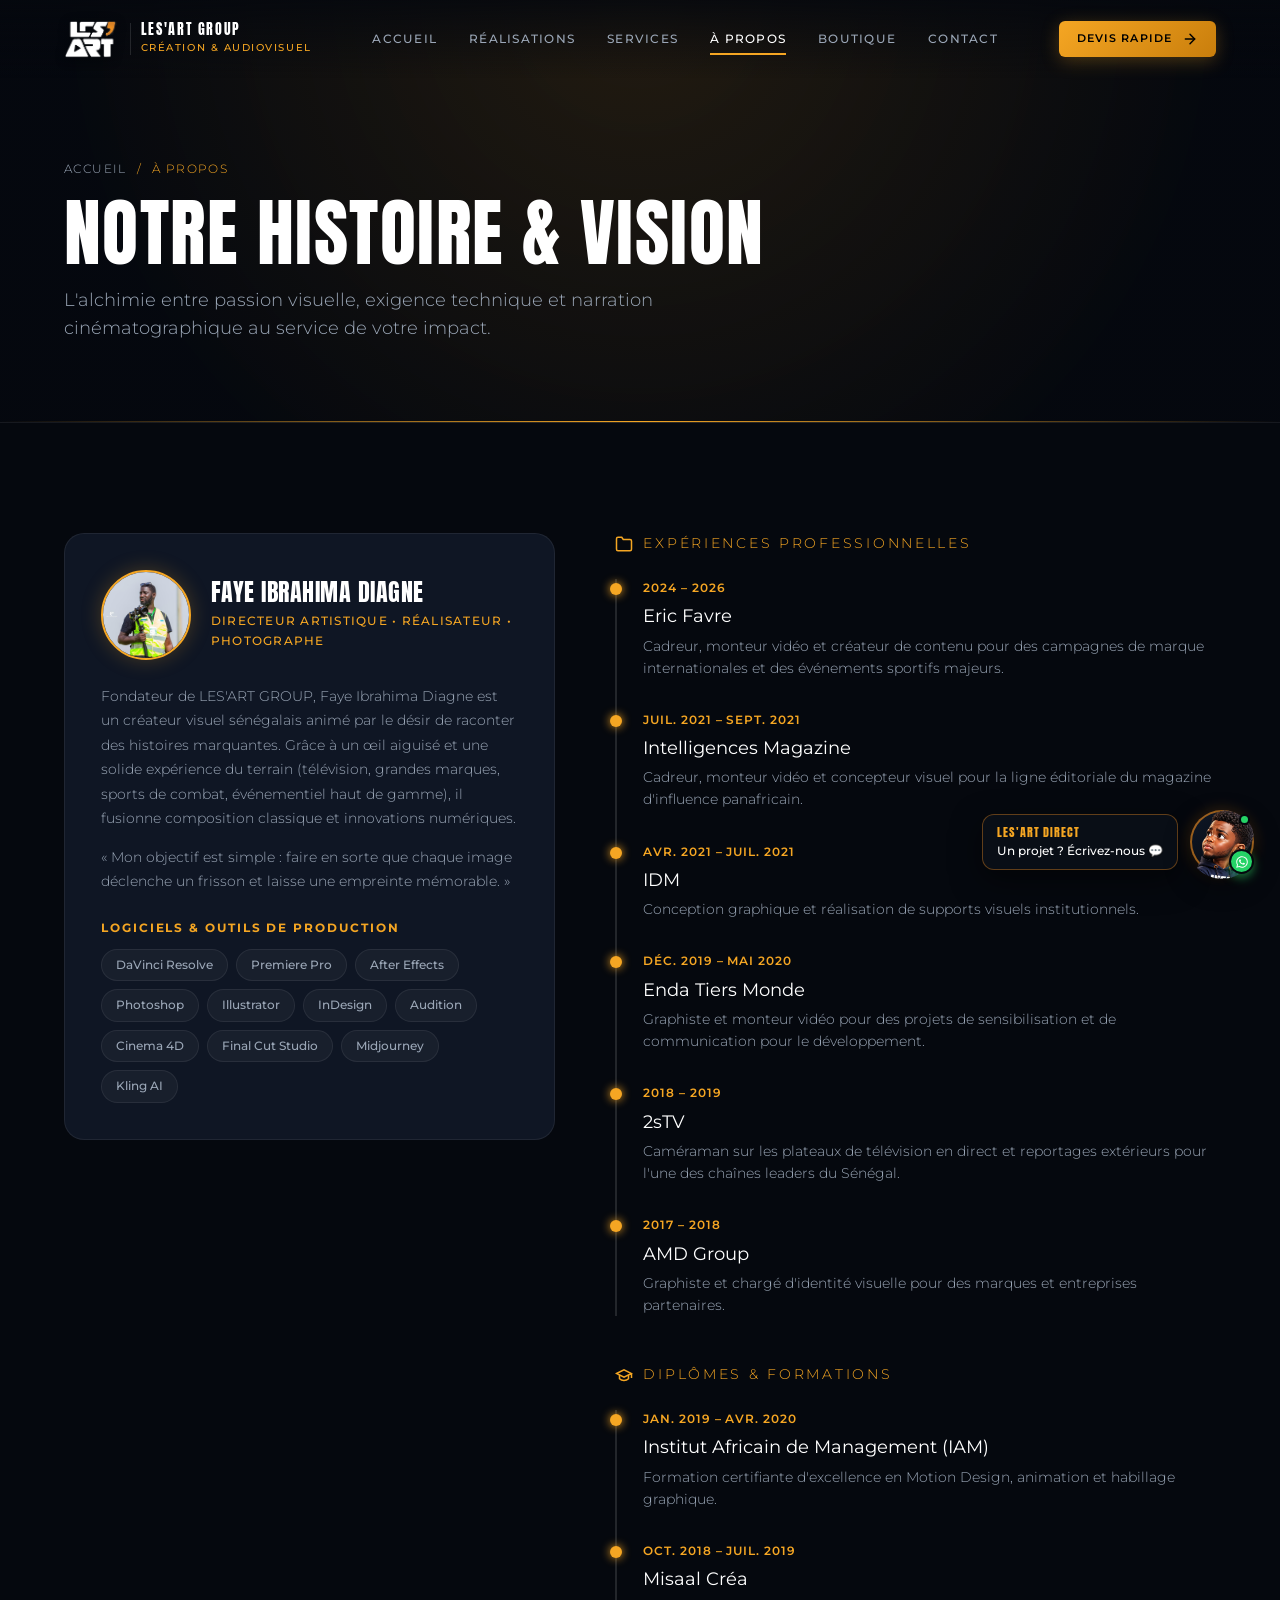
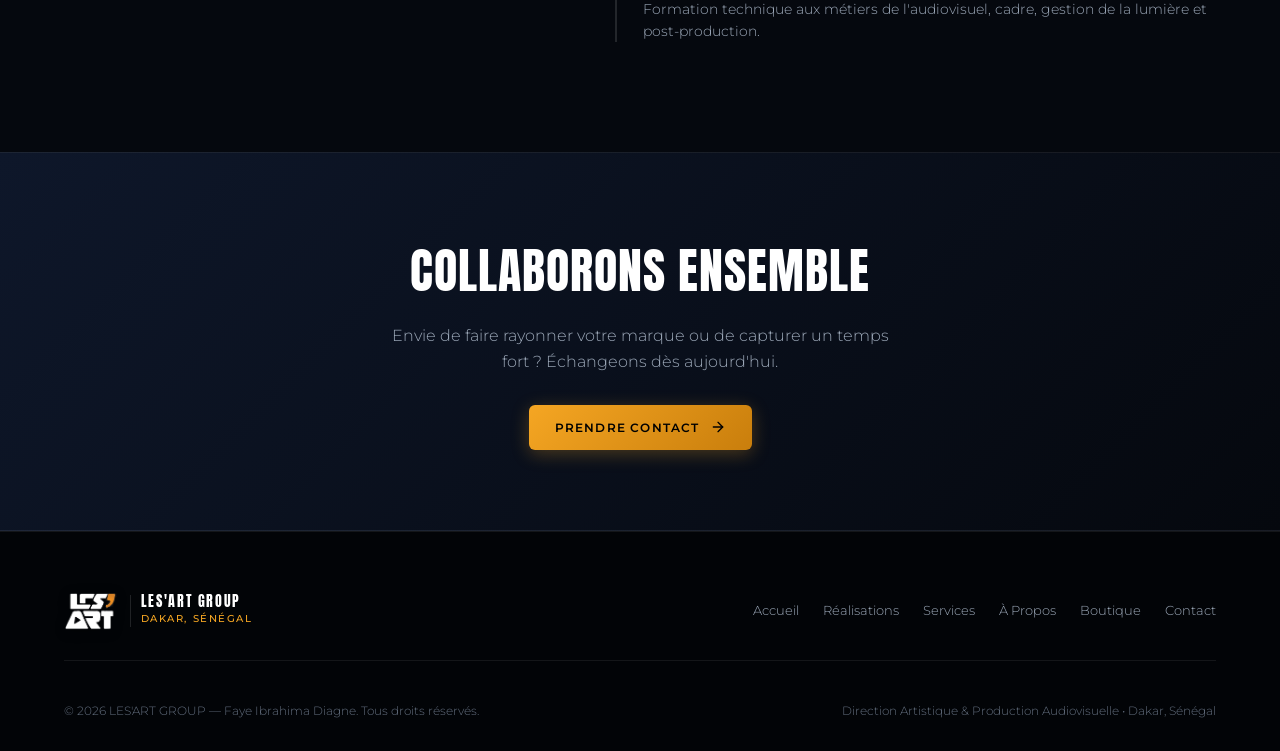
==== a-propos.html @ 01e5954f "feat: site officiel LES'ART GROUP - multi-pages, portfolio 3 pôles, configurateur de devis express" ====
<!DOCTYPE html>
<html lang="fr">
<head>
  <meta charset="UTF-8">
  <meta name="viewport" content="width=device-width, initial-scale=1.0">
  <title>À Propos — Faye Ibrahima Diagne | LES'ART GROUP Dakar</title>
  <meta name="description" content="Découvrez le parcours de Faye Ibrahima Diagne, fondateur de LES'ART GROUP : Directeur artistique, réalisateur, photographe et créateur visuel à Dakar, Sénégal.">
  <meta property="og:title" content="À Propos — LES'ART GROUP">
  <meta property="og:description" content="Parcours, vision artistique et expertises de Faye Ibrahima Diagne.">
  <meta property="og:image" content="images/hero-01.jpg">
  <meta property="og:type" content="website">

  <!-- Fonts Google -->
  <link rel="preconnect" href="https://fonts.googleapis.com">
  <link rel="preconnect" href="https://fonts.gstatic.com" crossorigin>
  <link href="https://fonts.googleapis.com/css2?family=Anton&family=Montserrat:ital,wght@0,300;0,400;0,500;0,600;0,700;1,300&display=swap" rel="stylesheet">

  <!-- Favicon -->
  <link rel="icon" type="image/png" href="images/logo.png">

  <link rel="stylesheet" href="css/style.css">
</head>
<body>

  <!-- ======================================================================
       HEADER
       ====================================================================== -->
  <header id="siteHeader">
    <div class="container nav-inner">
      <a href="index.html" class="brand-logo" aria-label="LES'ART GROUP Accueil">
        <img src="images/logo.png" alt="LES'ART GROUP" class="brand-logo-img">
        <div class="brand-details">
          <span class="brand-name">LES'ART GROUP</span>
          <span class="brand-sub">Création & Audiovisuel</span>
        </div>
      </a>

      <nav class="nav-links" id="navLinks">
        <a href="index.html" class="nav-link">Accueil</a>
        <a href="realisations.html" class="nav-link">Réalisations</a>
        <a href="services.html" class="nav-link">Services</a>
        <a href="a-propos.html" class="nav-link active">À Propos</a>
        <a href="boutique.html" class="nav-link">Boutique</a>
        <a href="contact.html" class="nav-link">Contact</a>
      </nav>

      <div class="nav-cta-wrap">
        <a href="https://wa.me/221774654046?text=Bonjour%20LES'ART%20GROUP,%20je%20souhaite%20un%20devis%20pour%20un%20projet." target="_blank" rel="noopener" class="btn btn-gold btn-sm">
          <span>Devis Rapide</span>
          <svg viewBox="0 0 24 24" fill="none" stroke="currentColor" stroke-width="2.2" stroke-linecap="round" stroke-linejoin="round">
            <line x1="5" y1="12" x2="19" y2="12"></line>
            <polyline points="12 5 19 12 12 19"></polyline>
          </svg>
        </a>
        <button class="menu-toggle" id="menuToggle" aria-label="Ouvrir le menu">
          <span></span><span></span><span></span>
        </button>
      </div>
    </div>
  </header>

  <!-- ======================================================================
       PAGE BANNER
       ====================================================================== -->
  <section class="page-banner">
    <div class="container">
      <div class="breadcrumb">
        <a href="index.html">Accueil</a>
        <span>/</span>
        <span>À Propos</span>
      </div>
      <h1 class="page-title">Notre Histoire & Vision</h1>
      <p class="page-subtitle">
        L'alchimie entre passion visuelle, exigence technique et narration cinématographique au service de votre impact.
      </p>
    </div>
  </section>

  <!-- ======================================================================
       PARCOURS & BIO
       ====================================================================== -->
  <section class="about-section">
    <div class="container">
      <div class="about-grid">
        
        <!-- Creator Profile Card -->
        <div class="creator-card">
          <div class="creator-header">
            <div class="creator-avatar">
              <img src="images/hero-01.jpg" alt="Faye Ibrahima Diagne — Fondateur LES'ART GROUP">
            </div>
            <div>
              <h3 class="creator-name">Faye Ibrahima Diagne</h3>
              <div class="creator-role">Directeur Artistique • Réalisateur • Photographe</div>
            </div>
          </div>

          <p class="creator-bio">
            Fondateur de LES'ART GROUP, Faye Ibrahima Diagne est un créateur visuel sénégalais animé par le désir de raconter des histoires marquantes. Grâce à un œil aiguisé et une solide expérience du terrain (télévision, grandes marques, sports de combat, événementiel haut de gamme), il fusionne composition classique et innovations numériques.
          </p>

          <p class="creator-bio" style="margin-top:-10px;">
            « Mon objectif est simple : faire en sorte que chaque image déclenche un frisson et laisse une empreinte mémorable. »
          </p>

          <div class="skills-wrapper" style="margin-top: 24px;">
            <h4>Logiciels & Outils de Production</h4>
            <div class="tools-cloud">
              <span class="tool-chip">DaVinci Resolve</span>
              <span class="tool-chip">Premiere Pro</span>
              <span class="tool-chip">After Effects</span>
              <span class="tool-chip">Photoshop</span>
              <span class="tool-chip">Illustrator</span>
              <span class="tool-chip">InDesign</span>
              <span class="tool-chip">Audition</span>
              <span class="tool-chip">Cinema 4D</span>
              <span class="tool-chip">Final Cut Studio</span>
              <span class="tool-chip">Midjourney</span>
              <span class="tool-chip">Kling AI</span>
            </div>
          </div>
        </div>

        <!-- Timeline: Expériences & Formations -->
        <div class="timeline-container">
          <div class="timeline-col-title">
            <svg width="18" height="18" viewBox="0 0 24 24" fill="none" stroke="currentColor" stroke-width="2"><path d="M22 19a2 2 0 0 1-2 2H4a2 2 0 0 1-2-2V5a2 2 0 0 1 2-2h5l2 3h9a2 2 0 0 1 2 2z"></path></svg>
            <span>Expériences Professionnelles</span>
          </div>

          <div class="timeline">
            <div class="timeline-item">
              <div class="timeline-dot"></div>
              <div class="timeline-date">2024 – 2026</div>
              <h4 class="timeline-title">Eric Favre</h4>
              <p class="timeline-desc">Cadreur, monteur vidéo et créateur de contenu pour des campagnes de marque internationales et des événements sportifs majeurs.</p>
            </div>

            <div class="timeline-item">
              <div class="timeline-dot"></div>
              <div class="timeline-date">Juil. 2021 – Sept. 2021</div>
              <h4 class="timeline-title">Intelligences Magazine</h4>
              <p class="timeline-desc">Cadreur, monteur vidéo et concepteur visuel pour la ligne éditoriale du magazine d'influence panafricain.</p>
            </div>

            <div class="timeline-item">
              <div class="timeline-dot"></div>
              <div class="timeline-date">Avr. 2021 – Juil. 2021</div>
              <h4 class="timeline-title">IDM</h4>
              <p class="timeline-desc">Conception graphique et réalisation de supports visuels institutionnels.</p>
            </div>

            <div class="timeline-item">
              <div class="timeline-dot"></div>
              <div class="timeline-date">Déc. 2019 – Mai 2020</div>
              <h4 class="timeline-title">Enda Tiers Monde</h4>
              <p class="timeline-desc">Graphiste et monteur vidéo pour des projets de sensibilisation et de communication pour le développement.</p>
            </div>

            <div class="timeline-item">
              <div class="timeline-dot"></div>
              <div class="timeline-date">2018 – 2019</div>
              <h4 class="timeline-title">2sTV</h4>
              <p class="timeline-desc">Caméraman sur les plateaux de télévision en direct et reportages extérieurs pour l'une des chaînes leaders du Sénégal.</p>
            </div>

            <div class="timeline-item">
              <div class="timeline-dot"></div>
              <div class="timeline-date">2017 – 2018</div>
              <h4 class="timeline-title">AMD Group</h4>
              <p class="timeline-desc">Graphiste et chargé d'identité visuelle pour des marques et entreprises partenaires.</p>
            </div>
          </div>

          <div class="timeline-col-title" style="margin-top: 48px;">
            <svg width="18" height="18" viewBox="0 0 24 24" fill="none" stroke="currentColor" stroke-width="2"><path d="M22 10v6M2 10l10-5 10 5-10 5z"></path><path d="M6 12v5c3 3 9 3 12 0v-5"></path></svg>
            <span>Diplômes & Formations</span>
          </div>

          <div class="timeline">
            <div class="timeline-item">
              <div class="timeline-dot"></div>
              <div class="timeline-date">Jan. 2019 – Avr. 2020</div>
              <h4 class="timeline-title">Institut Africain de Management (IAM)</h4>
              <p class="timeline-desc">Formation certifiante d'excellence en Motion Design, animation et habillage graphique.</p>
            </div>

            <div class="timeline-item">
              <div class="timeline-dot"></div>
              <div class="timeline-date">Oct. 2018 – Juil. 2019</div>
              <h4 class="timeline-title">Misaal Créa</h4>
              <p class="timeline-desc">Formation technique aux métiers de l'audiovisuel, cadre, gestion de la lumière et post-production.</p>
            </div>
          </div>
        </div>

      </div>
    </div>
  </section>

  <!-- ======================================================================
       CALL TO ACTION BANNER
       ====================================================================== -->
  <section class="cta-banner">
    <div class="container cta-banner-inner">
      <h2>Collaborons ensemble</h2>
      <p>Envie de faire rayonner votre marque ou de capturer un temps fort ? Échangeons dès aujourd'hui.</p>
      <a href="contact.html" class="btn btn-gold">
        <span>Prendre Contact</span>
        <svg viewBox="0 0 24 24" fill="none" stroke="currentColor" stroke-width="2" stroke-linecap="round" stroke-linejoin="round">
          <line x1="5" y1="12" x2="19" y2="12"></line>
          <polyline points="12 5 19 12 12 19"></polyline>
        </svg>
      </a>
    </div>
  </section>

  <!-- ======================================================================
       BOUTON FLOTTANT WHATSAPP AVEC MASCOTTE 3D
       ====================================================================== -->
  <a href="https://wa.me/221774654046?text=Bonjour%20LES'ART%20GROUP,%20j'aimerais%20des%20informations%20sur%20vos%20services." target="_blank" rel="noopener" class="floating-whatsapp" aria-label="Discuter directement avec LES'ART GROUP sur WhatsApp">
    <div class="wa-speech-bubble">
      <span class="wa-speech-title">LES'ART Direct</span>
      <span class="wa-speech-text">Un projet ? Écrivez-nous 💬</span>
    </div>
    <div class="floating-whatsapp-trigger">
      <img src="images/mascotte-avatar.png" alt="Mascotte LES'ART GROUP" class="wa-avatar-img">
      <span class="wa-online-dot" aria-hidden="true"></span>
      <span class="wa-badge-icon" aria-hidden="true">
        <svg viewBox="0 0 24 24">
          <path d="M12.04 2c-5.46 0-9.91 4.45-9.91 9.91 0 1.75.46 3.45 1.32 4.95L2.05 22l5.25-1.38c1.45.79 3.08 1.21 4.74 1.21 5.46 0 9.91-4.45 9.91-9.91 0-2.65-1.03-5.14-2.9-7.01A9.816 9.816 0 0 0 12.04 2zm0 18.15c-1.48 0-2.93-.4-4.2-1.15l-.3-.18-3.12.82.83-3.04-.2-.31a8.188 8.188 0 0 1-1.26-4.38c0-4.54 3.7-8.24 8.24-8.24 2.2 0 4.27.86 5.82 2.42a8.182 8.182 0 0 1 2.41 5.83c0 4.54-3.7 8.23-8.22 8.23zm4.51-6.17c-.25-.12-1.47-.72-1.7-.81-.23-.08-.39-.12-.56.12-.17.25-.64.81-.79.97-.14.17-.29.19-.54.06-.25-.12-1.05-.39-2-1.23-.74-.66-1.24-1.47-1.39-1.72-.14-.25-.02-.38.11-.51.11-.11.25-.29.37-.43.12-.14.17-.25.25-.41.08-.17.04-.31-.02-.43s-.56-1.35-.77-1.85c-.2-.48-.41-.42-.56-.43h-.48c-.17 0-.43.06-.66.31-.22.25-.86.84-.86 2.05 0 1.21.88 2.38 1 2.55.12.17 1.74 2.65 4.21 3.72.59.25 1.05.41 1.41.52.59.19 1.13.16 1.56.1.48-.07 1.47-.6 1.68-1.18.21-.58.21-1.07.14-1.18-.06-.11-.22-.18-.47-.3z"/>
        </svg>
      </span>
    </div>
  </a>

  <!-- ======================================================================
       FOOTER
       ====================================================================== -->
  <footer>
    <div class="container">
      <div class="footer-top">
        <div class="brand-logo">
          <img src="images/logo.png" alt="LES'ART GROUP" class="brand-logo-img">
          <div class="brand-details">
            <span class="brand-name">LES'ART GROUP</span>
            <span class="brand-sub">Dakar, Sénégal</span>
          </div>
        </div>

        <div style="display:flex; gap:24px; flex-wrap:wrap; font-size:0.8rem;">
          <a href="index.html" style="color:var(--text-secondary);">Accueil</a>
          <a href="realisations.html" style="color:var(--text-secondary);">Réalisations</a>
          <a href="services.html" style="color:var(--text-secondary);">Services</a>
          <a href="a-propos.html" style="color:var(--text-secondary);">À Propos</a>
          <a href="boutique.html" style="color:var(--text-secondary);">Boutique</a>
          <a href="contact.html" style="color:var(--text-secondary);">Contact</a>
        </div>
      </div>

      <div class="footer-bottom">
        <div>© 2026 LES'ART GROUP — Faye Ibrahima Diagne. Tous droits réservés.</div>
        <div>Direction Artistique & Production Audiovisuelle • Dakar, Sénégal</div>
      </div>
    </div>
  </footer>

  <script src="js/main.js"></script>
</body>
</html>
---- css/style.css ----
/* ==========================================================================
   LES'ART GROUP — Premium Style System
   Design System, Micro-interactions, Responsive Layouts
   ========================================================================== */

:root {
  --bg-dark: #05080e;
  --bg-surface: #0a0f18;
  --bg-card: #0f1624;
  --bg-card-hover: #141f33;
  --bg-glass: rgba(10, 15, 24, 0.82);
  --bg-glass-card: rgba(15, 22, 36, 0.65);

  --gold: #f5a623;
  --gold-hover: #ffb83d;
  --gold-dark: #c97e0c;
  --gold-glow: rgba(245, 166, 35, 0.25);
  --gold-subtle: rgba(245, 166, 35, 0.12);

  --text-white: #ffffff;
  --text-primary: #f0f3f8;
  --text-secondary: #9ba7b7;
  --text-muted: #626d7d;

  --border-subtle: rgba(255, 255, 255, 0.07);
  --border-light: rgba(255, 255, 255, 0.12);
  --border-gold: rgba(245, 166, 35, 0.35);

  --shadow-sm: 0 4px 12px rgba(0, 0, 0, 0.3);
  --shadow-md: 0 10px 28px rgba(0, 0, 0, 0.5);
  --shadow-gold: 0 8px 30px rgba(245, 166, 35, 0.2);

  --radius-sm: 6px;
  --radius-md: 12px;
  --radius-lg: 20px;
  --radius-full: 9999px;

  --transition-fast: 0.2s cubic-bezier(0.16, 1, 0.3, 1);
  --transition-normal: 0.35s cubic-bezier(0.16, 1, 0.3, 1);
  --transition-slow: 0.6s cubic-bezier(0.16, 1, 0.3, 1);
}

*, *::before, *::after {
  box-sizing: border-box;
  margin: 0;
  padding: 0;
}

html {
  scroll-behavior: smooth;
  font-size: 16px;
  background-color: var(--bg-dark);
}

body {
  font-family: 'Montserrat', sans-serif;
  background: radial-gradient(circle at 50% 0%, #0d1527 0%, var(--bg-dark) 55%);
  color: var(--text-primary);
  font-weight: 300;
  line-height: 1.6;
  overflow-x: hidden;
  -webkit-font-smoothing: antialiased;
}

h1, h2, h3, .font-display {
  font-family: 'Anton', sans-serif;
  letter-spacing: 0.02em;
  font-weight: 400;
  text-transform: uppercase;
}

a {
  color: inherit;
  text-decoration: none;
  transition: color var(--transition-fast);
}

ul {
  list-style: none;
}

img {
  max-width: 100%;
  display: block;
}

button {
  font-family: inherit;
  border: none;
  background: none;
  cursor: pointer;
}

/* Container */
.container {
  width: 100%;
  max-width: 1360px;
  margin: 0 auto;
  padding: 0 5%;
}

/* Section Shared */
section {
  padding: 110px 0;
  position: relative;
}

.section-head {
  margin-bottom: 48px;
  display: flex;
  flex-direction: column;
  gap: 8px;
}

.section-head.center {
  text-align: center;
  align-items: center;
}

.tag-badge {
  display: inline-flex;
  align-items: center;
  gap: 8px;
  font-size: 0.72rem;
  letter-spacing: 0.24em;
  text-transform: uppercase;
  color: var(--gold);
  font-weight: 600;
  padding: 6px 14px;
  background: var(--gold-subtle);
  border: 1px solid var(--border-gold);
  border-radius: var(--radius-full);
  width: fit-content;
}

.section-head h2 {
  font-size: clamp(2rem, 4.5vw, 3.4rem);
  line-height: 1.1;
  color: var(--text-white);
}

.section-desc {
  color: var(--text-secondary);
  font-size: 1rem;
  max-width: 580px;
  font-weight: 300;
}

/* ==========================================================================
   HEADER / NAVIGATION
   ========================================================================== */
header {
  position: fixed;
  top: 0;
  left: 0;
  right: 0;
  z-index: 200;
  padding: 20px 0;
  transition: all var(--transition-normal);
  background: linear-gradient(180deg, rgba(5, 8, 14, 0.85) 0%, rgba(5, 8, 14, 0) 100%);
}

header.scrolled {
  background: var(--bg-glass);
  backdrop-filter: blur(16px);
  -webkit-backdrop-filter: blur(16px);
  padding: 14px 0;
  border-bottom: 1px solid var(--border-subtle);
  box-shadow: var(--shadow-sm);
}

.nav-inner {
  display: flex;
  align-items: center;
  justify-content: space-between;
}

.brand-logo {
  display: flex;
  align-items: center;
  gap: 12px;
  text-decoration: none;
}

.brand-logo-img {
  height: 38px;
  width: auto;
  object-fit: contain;
  display: block;
  transition: transform var(--transition-normal), filter var(--transition-normal);
  filter: drop-shadow(0 2px 6px rgba(0, 0, 0, 0.4));
}

.brand-logo:hover .brand-logo-img {
  transform: scale(1.05);
  filter: drop-shadow(0 3px 12px rgba(216, 131, 40, 0.45));
}

.brand-symbol {
  font-family: 'Anton', sans-serif;
  font-size: 1.6rem;
  line-height: 1;
  color: var(--text-white);
  letter-spacing: -0.02em;
}

.brand-symbol span {
  color: var(--gold);
}

.brand-details {
  border-left: 1px solid var(--border-light);
  padding-left: 10px;
  display: flex;
  flex-direction: column;
}

.brand-name {
  font-family: 'Anton', sans-serif;
  font-size: 0.85rem;
  letter-spacing: 0.12em;
  color: var(--text-white);
  line-height: 1;
}

.brand-sub {
  font-size: 0.6rem;
  color: var(--gold);
  letter-spacing: 0.16em;
  text-transform: uppercase;
  font-weight: 500;
  margin-top: 3px;
}

.nav-links {
  display: flex;
  align-items: center;
  gap: 32px;
}

.nav-link {
  font-size: 0.78rem;
  letter-spacing: 0.1em;
  text-transform: uppercase;
  color: var(--text-secondary);
  font-weight: 500;
  position: relative;
  padding: 6px 0;
}

.nav-link::after {
  content: '';
  position: absolute;
  bottom: 0;
  left: 0;
  width: 0%;
  height: 2px;
  background: var(--gold);
  transition: width var(--transition-fast);
}

.nav-link:hover,
.nav-link.active {
  color: var(--text-white);
}

.nav-link:hover::after,
.nav-link.active::after {
  width: 100%;
}

.nav-cta-wrap {
  display: flex;
  align-items: center;
  gap: 16px;
}

.menu-toggle {
  display: none;
  flex-direction: column;
  justify-content: center;
  gap: 5px;
  width: 32px;
  height: 32px;
  cursor: pointer;
  z-index: 300;
}

.menu-toggle span {
  width: 100%;
  height: 2px;
  background-color: var(--text-white);
  border-radius: 2px;
  transition: transform var(--transition-fast), opacity var(--transition-fast);
}

.menu-toggle.active span:nth-child(1) {
  transform: translateY(7px) rotate(45deg);
}
.menu-toggle.active span:nth-child(2) {
  opacity: 0;
}
.menu-toggle.active span:nth-child(3) {
  transform: translateY(-7px) rotate(-45deg);
}

/* ==========================================================================
   BUTTONS
   ========================================================================== */
.btn {
  display: inline-flex;
  align-items: center;
  justify-content: center;
  gap: 10px;
  padding: 13px 26px;
  font-size: 0.75rem;
  font-weight: 600;
  letter-spacing: 0.1em;
  text-transform: uppercase;
  border-radius: var(--radius-sm);
  transition: all var(--transition-normal);
  cursor: pointer;
  position: relative;
  overflow: hidden;
}

.btn svg {
  width: 16px;
  height: 16px;
  transition: transform var(--transition-fast);
}

.btn-gold {
  background: linear-gradient(135deg, var(--gold) 0%, var(--gold-dark) 100%);
  color: #000;
  box-shadow: 0 4px 18px rgba(245, 166, 35, 0.28);
}

.btn-gold:hover {
  background: linear-gradient(135deg, var(--gold-hover) 0%, var(--gold) 100%);
  box-shadow: 0 6px 24px rgba(245, 166, 35, 0.45);
  transform: translateY(-2px);
  color: #000;
}

.btn-gold:hover svg {
  transform: translateX(3px);
}

.btn-outline {
  border: 1px solid var(--border-light);
  color: var(--text-primary);
  background: rgba(255, 255, 255, 0.03);
  backdrop-filter: blur(8px);
}

.btn-outline:hover {
  border-color: var(--gold);
  color: var(--gold);
  background: var(--gold-subtle);
  transform: translateY(-2px);
}

.btn-sm {
  padding: 9px 18px;
  font-size: 0.7rem;
}

/* ==========================================================================
   HERO SECTION
   ========================================================================== */
.hero {
  position: relative;
  height: 100vh;
  min-height: 640px;
  overflow: hidden;
  background-color: var(--bg-dark);
}

.hero-slider {
  position: absolute;
  inset: 0;
}

.hero-slide {
  position: absolute;
  inset: 0;
  background-size: cover;
  background-position: center;
  opacity: 0;
  visibility: hidden;
  transform: scale(1.08);
  transition: opacity 1.2s cubic-bezier(0.2, 0, 0.2, 1), transform 6s linear;
}

.hero-slide.active {
  opacity: 1;
  visibility: visible;
  transform: scale(1);
}

.hero-slide::after {
  content: '';
  position: absolute;
  inset: 0;
  background: radial-gradient(circle at 50% 50%, rgba(5, 8, 14, 0.25) 0%, rgba(5, 8, 14, 0.82) 85%),
              linear-gradient(180deg, rgba(5, 8, 14, 0.4) 0%, rgba(5, 8, 14, 0.95) 100%);
}

.hero-content {
  position: relative;
  z-index: 10;
  height: 100%;
  display: flex;
  flex-direction: column;
  justify-content: flex-end;
  padding-bottom: 90px;
}

.hero-badge {
  display: inline-flex;
  align-items: center;
  gap: 10px;
  color: var(--gold);
  font-size: 0.8rem;
  letter-spacing: 0.2em;
  text-transform: uppercase;
  font-weight: 600;
  margin-bottom: 16px;
}

.hero-badge::before {
  content: '';
  width: 8px;
  height: 8px;
  border-radius: 50%;
  background-color: var(--gold);
  box-shadow: 0 0 10px var(--gold);
}

.hero-title {
  font-size: clamp(2.8rem, 7vw, 5.8rem);
  line-height: 0.98;
  color: var(--text-white);
  max-width: 14ch;
}

.hero-title .gold-text {
  color: var(--gold);
}

.hero-desc {
  color: var(--text-secondary);
  font-size: clamp(0.95rem, 1.4vw, 1.15rem);
  max-width: 48ch;
  margin-top: 18px;
  font-weight: 300;
  line-height: 1.6;
}

.hero-actions {
  display: flex;
  gap: 16px;
  margin-top: 32px;
  flex-wrap: wrap;
}

.hero-controls {
  position: absolute;
  bottom: 34px;
  left: 0;
  right: 0;
  z-index: 20;
}

.hero-controls-inner {
  display: flex;
  align-items: center;
  justify-content: space-between;
}

.hero-arrows {
  display: flex;
  gap: 12px;
}

.hero-arrow {
  width: 44px;
  height: 44px;
  border-radius: 50%;
  border: 1px solid var(--border-light);
  background: rgba(10, 15, 24, 0.6);
  backdrop-filter: blur(8px);
  color: var(--text-white);
  display: flex;
  align-items: center;
  justify-content: center;
  cursor: pointer;
  transition: all var(--transition-fast);
}

.hero-arrow:hover {
  border-color: var(--gold);
  background: var(--gold);
  color: #000;
  transform: scale(1.05);
}

.hero-pagination {
  display: flex;
  align-items: center;
  gap: 12px;
}

.hero-dot {
  width: 24px;
  height: 4px;
  border-radius: 2px;
  background: rgba(255, 255, 255, 0.25);
  cursor: pointer;
  transition: all var(--transition-fast);
}

.hero-dot.active {
  width: 48px;
  background: var(--gold);
}

.hero-counter {
  font-family: 'Anton', sans-serif;
  font-size: 1rem;
  letter-spacing: 0.1em;
  color: var(--text-secondary);
}

.hero-counter span {
  color: var(--gold);
}

/* ==========================================================================
   MARQUEE / TICKER STRIP
   ========================================================================== */
.ticker-strip {
  background: #000000;
  border-top: 1px solid var(--border-subtle);
  border-bottom: 1px solid var(--border-subtle);
  padding: 18px 0;
  overflow: hidden;
  position: relative;
}

.ticker-track {
  display: flex;
  width: max-content;
  animation: tickerScroll 28s linear infinite;
}

.ticker-track:hover {
  animation-play-state: paused;
}

.ticker-item {
  display: flex;
  align-items: center;
  gap: 28px;
  padding: 0 28px;
  font-size: 0.82rem;
  font-weight: 600;
  letter-spacing: 0.16em;
  text-transform: uppercase;
  color: var(--text-secondary);
  white-space: nowrap;
}

.ticker-item b {
  color: var(--text-white);
}

.ticker-dot {
  width: 6px;
  height: 6px;
  border-radius: 50%;
  background: var(--gold);
}

@keyframes tickerScroll {
  from { transform: translateX(0); }
  to { transform: translateX(-50%); }
}

/* ==========================================================================
   STATEMENT / MANIFESTO
   ========================================================================== */
.statement-section {
  background: radial-gradient(circle at 15% 50%, rgba(245, 166, 35, 0.05) 0%, transparent 60%),
              var(--bg-surface);
  border-bottom: 1px solid var(--border-subtle);
  padding: 100px 0;
}

.statement-grid {
  display: grid;
  grid-template-columns: 1.2fr 0.8fr;
  gap: 60px;
  align-items: center;
}

.statement-heading {
  font-size: clamp(2.4rem, 5.5vw, 4.2rem);
  line-height: 1.05;
  color: var(--text-white);
}

.statement-heading .accent {
  color: var(--gold);
  position: relative;
  display: inline-block;
}

.statement-text p {
  color: var(--text-secondary);
  font-size: 1.05rem;
  line-height: 1.7;
  margin-bottom: 30px;
}

.stats-grid {
  display: grid;
  grid-template-columns: repeat(3, 1fr);
  gap: 20px;
  padding-top: 30px;
  border-top: 1px solid var(--border-subtle);
}

.stat-item h3 {
  font-size: clamp(2rem, 3.2vw, 2.8rem);
  color: var(--gold);
  line-height: 1;
}

.stat-item p {
  font-size: 0.75rem;
  letter-spacing: 0.08em;
  text-transform: uppercase;
  color: var(--text-muted);
  margin-top: 6px;
}

/* ==========================================================================
   SERVICES CARDS
   ========================================================================== */
.services-section {
  background: var(--bg-dark);
}

.services-grid {
  display: grid;
  grid-template-columns: repeat(auto-fit, minmax(280px, 1fr));
  gap: 24px;
}

.service-card {
  background: var(--bg-card);
  border: 1px solid var(--border-subtle);
  border-radius: var(--radius-md);
  padding: 36px 30px;
  transition: all var(--transition-normal);
  position: relative;
  overflow: hidden;
}

.service-card::before {
  content: '';
  position: absolute;
  top: 0;
  left: 0;
  right: 0;
  height: 3px;
  background: linear-gradient(90deg, var(--gold), transparent);
  opacity: 0;
  transition: opacity var(--transition-fast);
}

.service-card:hover {
  background: var(--bg-card-hover);
  border-color: var(--border-gold);
  transform: translateY(-6px);
  box-shadow: var(--shadow-gold);
}

.service-card:hover::before {
  opacity: 1;
}

.service-num {
  font-family: 'Anton', sans-serif;
  font-size: 2.2rem;
  color: rgba(245, 166, 35, 0.25);
  line-height: 1;
  margin-bottom: 20px;
  transition: color var(--transition-fast);
}

.service-card:hover .service-num {
  color: var(--gold);
}

.service-card h3 {
  font-size: 1.35rem;
  color: var(--text-white);
  margin-bottom: 12px;
}

.service-card p {
  color: var(--text-secondary);
  font-size: 0.88rem;
  line-height: 1.6;
}

.service-features {
  margin: 20px 0;
  display: flex;
  flex-direction: column;
  gap: 9px;
  font-size: 0.82rem;
  color: var(--text-muted);
}

.service-features li {
  display: flex;
  align-items: center;
  gap: 8px;
}

.service-features li svg {
  color: var(--gold);
  flex-shrink: 0;
}

.service-card-footer {
  margin-top: 24px;
  padding-top: 18px;
  border-top: 1px solid var(--border-subtle);
  display: flex;
  align-items: center;
  justify-content: space-between;
  gap: 12px;
  flex-wrap: wrap;
}

.service-price-tag {
  font-size: 0.75rem;
  letter-spacing: 0.08em;
  text-transform: uppercase;
  color: var(--gold);
  font-weight: 600;
  background: rgba(229, 135, 30, 0.1);
  border: 1px solid rgba(229, 135, 30, 0.25);
  padding: 4px 10px;
  border-radius: 20px;
}

.service-wa-btn {
  display: inline-flex;
  align-items: center;
  gap: 8px;
  padding: 9px 16px;
  border-radius: 8px;
  background: #25D366;
  color: #fff;
  font-size: 0.8rem;
  font-weight: 600;
  letter-spacing: 0.04em;
  text-decoration: none;
  transition: all var(--transition-fast);
  box-shadow: 0 4px 12px rgba(37, 211, 102, 0.25);
}

.service-wa-btn svg {
  width: 15px;
  height: 15px;
  fill: currentColor;
}

.service-wa-btn:hover {
  background: #1EBE5D;
  transform: translateY(-2px);
  box-shadow: 0 6px 16px rgba(37, 211, 102, 0.45);
  color: #fff;
}

.service-pole {
  margin-bottom: 50px;
}

.service-pole-head {
  display: flex;
  align-items: center;
  gap: 16px;
  margin-bottom: 24px;
  padding-bottom: 14px;
  border-bottom: 1px solid var(--border-subtle);
}

.service-pole-head h3 {
  font-family: 'Anton', sans-serif;
  font-size: 1.5rem;
  letter-spacing: 0.04em;
  color: var(--text-white);
  margin: 0;
}

.service-pole-head .pole-badge {
  font-size: 0.72rem;
  letter-spacing: 0.1em;
  text-transform: uppercase;
  background: var(--gold-glow);
  color: var(--gold);
  border: 1px solid var(--border-gold);
  padding: 4px 10px;
  border-radius: 20px;
}

.pricing-note-card {
  background: linear-gradient(135deg, rgba(14, 23, 38, 0.7), rgba(5, 8, 14, 0.9));
  border: 1px solid rgba(229, 135, 30, 0.35);
  border-radius: var(--radius-md);
  padding: 24px 30px;
  margin-bottom: 40px;
  display: flex;
  align-items: center;
  gap: 22px;
  box-shadow: 0 10px 30px rgba(0, 0, 0, 0.4);
}

.pricing-note-icon {
  width: 50px;
  height: 50px;
  border-radius: 50%;
  background: rgba(229, 135, 30, 0.15);
  border: 1px solid var(--gold);
  display: flex;
  align-items: center;
  justify-content: center;
  flex-shrink: 0;
  color: var(--gold);
}

.pricing-note-icon svg {
  width: 24px;
  height: 24px;
}

.pricing-note-content h4 {
  font-size: 1.05rem;
  color: var(--text-white);
  margin-bottom: 6px;
  font-family: 'Montserrat', sans-serif;
  font-weight: 600;
}

.pricing-note-content p {
  font-size: 0.85rem;
  color: var(--text-secondary);
  line-height: 1.55;
  margin: 0;
}

@media (max-width: 768px) {
  .pricing-note-card {
    flex-direction: column;
    align-items: flex-start;
    padding: 20px;
  }
  .service-card-footer {
    flex-direction: column;
    align-items: stretch;
  }
  .service-wa-btn {
    justify-content: center;
  }
}

/* Service Card SVG Icon Box */
.service-icon-box {
  width: 48px;
  height: 48px;
  border-radius: 12px;
  background: rgba(229, 135, 30, 0.1);
  border: 1px solid rgba(229, 135, 30, 0.3);
  display: flex;
  align-items: center;
  justify-content: center;
  color: var(--gold);
  margin-bottom: 20px;
  transition: all var(--transition-fast);
}

.service-card:hover .service-icon-box {
  background: var(--gold);
  color: #05080E;
  border-color: var(--gold);
  transform: scale(1.08) rotate(3deg);
  box-shadow: 0 4px 16px rgba(229, 135, 30, 0.35);
}

.service-icon-box svg {
  width: 24px;
  height: 24px;
}

/* ==========================================================================
   CONFIGURATEUR EXPRESS DE SERVICES (OPTION B)
   ========================================================================== */
.configurator-section {
  background: linear-gradient(180deg, rgba(7, 11, 18, 0.95) 0%, rgba(13, 20, 36, 0.95) 100%);
  border: 1px solid rgba(229, 135, 30, 0.4);
  border-radius: var(--radius-lg);
  padding: 40px;
  margin-bottom: 50px;
  box-shadow: 0 16px 45px rgba(0, 0, 0, 0.6), 0 0 25px rgba(229, 135, 30, 0.15);
  position: relative;
  overflow: hidden;
}

.configurator-section::before {
  content: '';
  position: absolute;
  top: 0;
  left: 0;
  right: 0;
  height: 3px;
  background: linear-gradient(90deg, transparent, var(--gold), transparent);
}

.config-head {
  text-align: center;
  max-width: 680px;
  margin: 0 auto 34px;
}

.config-head h3 {
  font-family: 'Anton', sans-serif;
  font-size: 1.85rem;
  letter-spacing: 0.04em;
  color: var(--text-white);
  margin: 10px 0 8px;
}

.config-head p {
  color: var(--text-secondary);
  font-size: 0.9rem;
  line-height: 1.5;
}

.config-step-title {
  font-size: 0.82rem;
  letter-spacing: 0.12em;
  text-transform: uppercase;
  color: var(--gold);
  font-weight: 600;
  margin-bottom: 16px;
  display: flex;
  align-items: center;
  gap: 10px;
}

.config-step-title svg {
  width: 17px;
  height: 17px;
}

.config-services-grid {
  display: grid;
  grid-template-columns: repeat(auto-fill, minmax(210px, 1fr));
  gap: 12px;
  margin-bottom: 28px;
}

.config-pill {
  background: rgba(14, 23, 38, 0.7);
  border: 1px solid rgba(255, 255, 255, 0.08);
  border-radius: var(--radius-md);
  padding: 14px 12px;
  display: flex;
  align-items: center;
  gap: 12px;
  cursor: pointer;
  user-select: none;
  transition: all var(--transition-fast);
  position: relative;
}

.config-pill:hover {
  background: rgba(229, 135, 30, 0.08);
  border-color: rgba(229, 135, 30, 0.4);
  transform: translateY(-2px);
}

.config-pill.selected {
  background: linear-gradient(135deg, rgba(229, 135, 30, 0.22), rgba(14, 23, 38, 0.92));
  border-color: var(--gold);
  box-shadow: 0 4px 16px rgba(229, 135, 30, 0.25);
}

.config-pill-icon {
  width: 36px;
  height: 36px;
  border-radius: 8px;
  background: rgba(255, 255, 255, 0.04);
  border: 1px solid rgba(255, 255, 255, 0.08);
  display: flex;
  align-items: center;
  justify-content: center;
  color: var(--gold);
  flex-shrink: 0;
  transition: all var(--transition-fast);
}

.config-pill.selected .config-pill-icon {
  background: var(--gold);
  color: #05080E;
  border-color: var(--gold);
}

.config-pill-icon svg {
  width: 18px;
  height: 18px;
}

.config-pill-label {
  display: flex;
  flex-direction: column;
  overflow: hidden;
}

.config-pill-title {
  font-size: 0.85rem;
  font-weight: 600;
  color: var(--text-white);
  line-height: 1.25;
  white-space: nowrap;
  text-overflow: ellipsis;
  overflow: hidden;
}

.config-pill-category {
  font-size: 0.68rem;
  color: var(--text-muted);
  text-transform: uppercase;
  letter-spacing: 0.06em;
  margin-top: 2px;
}

.config-check {
  margin-left: auto;
  width: 18px;
  height: 18px;
  border-radius: 50%;
  border: 1.5px solid rgba(255, 255, 255, 0.25);
  display: flex;
  align-items: center;
  justify-content: center;
  color: transparent;
  flex-shrink: 0;
  transition: all var(--transition-fast);
}

.config-pill.selected .config-check {
  background: var(--gold);
  border-color: var(--gold);
  color: #05080E;
}

.config-check svg {
  width: 11px;
  height: 11px;
  stroke-width: 3;
}

.config-options-bar {
  display: flex;
  flex-wrap: wrap;
  gap: 10px;
  margin-bottom: 24px;
}

.config-option-chip {
  padding: 8px 14px;
  border-radius: 20px;
  background: rgba(255, 255, 255, 0.03);
  border: 1px solid rgba(255, 255, 255, 0.1);
  color: var(--text-secondary);
  font-size: 0.78rem;
  font-weight: 500;
  cursor: pointer;
  display: inline-flex;
  align-items: center;
  gap: 8px;
  transition: all var(--transition-fast);
  user-select: none;
}

.config-option-chip svg {
  width: 14px;
  height: 14px;
  color: var(--gold);
}

.config-option-chip:hover {
  border-color: rgba(229, 135, 30, 0.4);
  color: var(--text-white);
}

.config-option-chip.selected {
  background: rgba(229, 135, 30, 0.18);
  border-color: var(--gold);
  color: var(--gold);
}

.config-inputs-row {
  display: grid;
  grid-template-columns: repeat(auto-fit, minmax(200px, 1fr));
  gap: 14px;
  margin-bottom: 24px;
}

.config-input-group label {
  font-size: 0.72rem;
  text-transform: uppercase;
  letter-spacing: 0.08em;
  color: var(--text-muted);
  margin-bottom: 6px;
  display: block;
}

.config-input-group input,
.config-input-group select {
  width: 100%;
  padding: 10px 14px;
  background: rgba(14, 23, 38, 0.85);
  border: 1px solid rgba(255, 255, 255, 0.12);
  border-radius: 8px;
  color: var(--text-white);
  font-family: 'Montserrat', sans-serif;
  font-size: 0.84rem;
  outline: none;
  transition: border-color var(--transition-fast);
}

.config-input-group input[type="date"] {
  color-scheme: dark;
}

.config-input-group input[type="date"]::-webkit-calendar-picker-indicator {
  filter: invert(0.8) sepia(100%) saturate(300%) hue-rotate(5deg);
  cursor: pointer;
}

.config-input-group input:focus,
.config-input-group select:focus {
  border-color: var(--gold);
}

.config-footer-row {
  background: rgba(5, 8, 14, 0.75);
  border: 1px solid rgba(255, 255, 255, 0.08);
  border-radius: var(--radius-md);
  padding: 20px 24px;
  display: flex;
  align-items: center;
  justify-content: space-between;
  gap: 20px;
  flex-wrap: wrap;
}

.config-summary {
  display: flex;
  flex-direction: column;
  gap: 4px;
}

.config-summary-counter {
  font-size: 0.74rem;
  letter-spacing: 0.1em;
  text-transform: uppercase;
  color: var(--gold);
  font-weight: 600;
}

.config-summary-list {
  font-size: 0.88rem;
  color: var(--text-white);
  font-weight: 500;
  max-width: 520px;
  line-height: 1.4;
}

.config-cta-btn {
  background: linear-gradient(135deg, #25D366, #1EBE5D);
  color: #fff;
  border: none;
  border-radius: 10px;
  padding: 14px 26px;
  font-family: 'Montserrat', sans-serif;
  font-size: 0.9rem;
  font-weight: 700;
  letter-spacing: 0.04em;
  display: inline-flex;
  align-items: center;
  gap: 12px;
  cursor: pointer;
  text-decoration: none;
  box-shadow: 0 6px 20px rgba(37, 211, 102, 0.4);
  transition: all var(--transition-fast);
}

.config-cta-btn svg {
  width: 20px;
  height: 20px;
  fill: currentColor;
}

.config-cta-btn:hover {
  transform: translateY(-2px) scale(1.02);
  box-shadow: 0 10px 28px rgba(37, 211, 102, 0.6);
  color: #fff;
}

@media (max-width: 768px) {
  .configurator-section {
    padding: 24px 18px;
  }
  .config-services-grid {
    grid-template-columns: 1fr;
  }
  .config-footer-row {
    flex-direction: column;
    align-items: stretch;
  }
  .config-cta-btn {
    justify-content: center;
  }
}

.portfolio-section {
  background: var(--bg-surface);
  border-top: 1px solid var(--border-subtle);
}

.portfolio-header-wrap {
  display: flex;
  flex-direction: column;
  gap: 24px;
  margin-bottom: 40px;
}

.portfolio-filters {
  display: flex;
  gap: 10px;
  flex-wrap: wrap;
}

.filter-btn {
  display: inline-flex;
  align-items: center;
  gap: 8px;
  padding: 10px 22px;
  border-radius: var(--radius-full);
  border: 1px solid var(--border-subtle);
  background: var(--bg-card);
  color: var(--text-secondary);
  font-size: 0.75rem;
  font-weight: 600;
  letter-spacing: 0.08em;
  text-transform: uppercase;
  transition: all var(--transition-fast);
  cursor: pointer;
}

.filter-btn .badge-count {
  font-size: 0.65rem;
  padding: 2px 7px;
  border-radius: var(--radius-full);
  background: rgba(255, 255, 255, 0.08);
  color: var(--text-muted);
}

.filter-btn:hover {
  border-color: var(--border-gold);
  color: var(--text-white);
  background: var(--bg-card-hover);
}

.filter-btn.active {
  background: var(--gold);
  border-color: var(--gold);
  color: #000;
  box-shadow: 0 4px 16px rgba(245, 166, 35, 0.3);
}

.filter-btn.active .badge-count {
  background: rgba(0, 0, 0, 0.2);
  color: #000;
  font-weight: 700;
}

/* Sub-categories (for photo) */
.sub-filters {
  display: none;
  gap: 8px;
  flex-wrap: wrap;
  padding: 14px 18px;
  background: var(--bg-card);
  border: 1px solid var(--border-subtle);
  border-radius: var(--radius-md);
  margin-top: -12px;
}

.sub-filters.visible {
  display: flex;
}

.sub-btn {
  padding: 6px 14px;
  border-radius: var(--radius-full);
  font-size: 0.7rem;
  font-weight: 500;
  letter-spacing: 0.06em;
  text-transform: uppercase;
  color: var(--text-muted);
  border: 1px solid transparent;
  transition: all var(--transition-fast);
}

.sub-btn:hover {
  color: var(--text-white);
}

.sub-btn.active {
  color: var(--gold);
  background: var(--gold-subtle);
  border-color: var(--border-gold);
}

/* Portfolio Grid */
.work-grid {
  display: grid;
  grid-template-columns: repeat(3, 1fr);
  gap: 16px;
}

.work-card {
  position: relative;
  aspect-ratio: 4 / 3;
  border-radius: var(--radius-md);
  overflow: hidden;
  background: var(--bg-card);
  border: 1px solid var(--border-subtle);
  cursor: pointer;
  transition: transform var(--transition-normal), border-color var(--transition-normal), box-shadow var(--transition-normal);
}

.work-card.portrait {
  aspect-ratio: 3 / 4;
}

.work-card img {
  width: 100%;
  height: 100%;
  object-fit: cover;
  transition: transform var(--transition-slow);
}

.work-card:hover {
  transform: translateY(-4px);
  border-color: var(--border-gold);
  box-shadow: var(--shadow-md);
}

.work-card:hover img {
  transform: scale(1.06);
}

.work-card-overlay {
  position: absolute;
  inset: 0;
  background: linear-gradient(180deg, rgba(5, 8, 14, 0) 30%, rgba(5, 8, 14, 0.88) 100%);
  display: flex;
  flex-direction: column;
  justify-content: flex-end;
  padding: 20px;
  z-index: 2;
  transition: opacity var(--transition-fast);
}

.work-tag-label {
  display: inline-block;
  font-size: 0.65rem;
  letter-spacing: 0.12em;
  text-transform: uppercase;
  color: var(--gold);
  font-weight: 600;
  margin-bottom: 4px;
}

.work-title-label {
  font-size: 0.95rem;
  font-weight: 500;
  color: var(--text-white);
  line-height: 1.3;
}

.work-card-icon {
  position: absolute;
  top: 16px;
  right: 16px;
  width: 38px;
  height: 38px;
  border-radius: 50%;
  background: rgba(10, 15, 24, 0.7);
  backdrop-filter: blur(8px);
  border: 1px solid var(--border-light);
  display: flex;
  align-items: center;
  justify-content: center;
  color: var(--text-white);
  opacity: 0;
  transform: scale(0.85);
  transition: all var(--transition-fast);
  z-index: 3;
}

.work-card:hover .work-card-icon {
  opacity: 1;
  transform: scale(1);
}

/* Play button for video */
.video-play-badge {
  position: absolute;
  top: 50%;
  left: 50%;
  transform: translate(-50%, -50%);
  width: 56px;
  height: 56px;
  border-radius: 50%;
  background: rgba(10, 15, 24, 0.75);
  border: 2px solid var(--gold);
  backdrop-filter: blur(8px);
  display: flex;
  align-items: center;
  justify-content: center;
  color: var(--gold);
  z-index: 3;
  transition: all var(--transition-fast);
  box-shadow: 0 0 20px rgba(245, 166, 35, 0.35);
}

.video-play-badge svg {
  width: 22px;
  height: 22px;
  margin-left: 3px;
  fill: var(--gold);
}

.work-card:hover .video-play-badge {
  background: var(--gold);
  transform: translate(-50%, -50%) scale(1.1);
  box-shadow: 0 0 30px rgba(245, 166, 35, 0.6);
}

.work-card:hover .video-play-badge svg {
  fill: #000;
}

.work-card.hidden {
  display: none !important;
}

/* ==========================================================================
   ABOUT / PARCOURS SECTION
   ========================================================================== */
.about-section {
  background: var(--bg-dark);
}

.about-grid {
  display: grid;
  grid-template-columns: 0.9fr 1.1fr;
  gap: 60px;
  align-items: start;
}

.creator-card {
  background: var(--bg-card);
  border: 1px solid var(--border-subtle);
  border-radius: var(--radius-lg);
  padding: 36px;
  position: sticky;
  top: 100px;
}

.creator-header {
  display: flex;
  align-items: center;
  gap: 20px;
  margin-bottom: 24px;
}

.creator-avatar {
  width: 90px;
  height: 90px;
  border-radius: 50%;
  overflow: hidden;
  border: 2px solid var(--gold);
  box-shadow: 0 0 20px rgba(245, 166, 35, 0.25);
  flex-shrink: 0;
}

.creator-avatar img {
  width: 100%;
  height: 100%;
  object-fit: cover;
}

.creator-name {
  font-size: 1.5rem;
  color: var(--text-white);
  line-height: 1.1;
}

.creator-role {
  color: var(--gold);
  font-size: 0.78rem;
  letter-spacing: 0.1em;
  text-transform: uppercase;
  font-weight: 500;
  margin-top: 6px;
}

.creator-bio {
  color: var(--text-secondary);
  font-size: 0.9rem;
  line-height: 1.7;
  margin-bottom: 24px;
}

.skills-wrapper h4 {
  font-size: 0.75rem;
  letter-spacing: 0.16em;
  text-transform: uppercase;
  color: var(--gold);
  margin-bottom: 12px;
}

.tools-cloud {
  display: flex;
  flex-wrap: wrap;
  gap: 8px;
}

.tool-chip {
  padding: 6px 14px;
  background: rgba(255, 255, 255, 0.04);
  border: 1px solid var(--border-subtle);
  border-radius: var(--radius-full);
  font-size: 0.72rem;
  color: var(--text-secondary);
  font-weight: 500;
  transition: all var(--transition-fast);
}

.tool-chip:hover {
  border-color: var(--gold);
  color: var(--gold);
  background: var(--gold-subtle);
}

/* Timeline */
.timeline-col-title {
  font-size: 0.85rem;
  letter-spacing: 0.2em;
  text-transform: uppercase;
  color: var(--gold);
  margin-bottom: 24px;
  display: flex;
  align-items: center;
  gap: 10px;
}

.timeline {
  border-left: 2px solid var(--border-light);
  padding-left: 26px;
  display: flex;
  flex-direction: column;
  gap: 32px;
}

.timeline-item {
  position: relative;
}

.timeline-dot {
  position: absolute;
  left: -33px;
  top: 4px;
  width: 12px;
  height: 12px;
  border-radius: 50%;
  background: var(--gold);
  box-shadow: 0 0 10px var(--gold);
}

.timeline-date {
  font-size: 0.72rem;
  font-weight: 600;
  letter-spacing: 0.08em;
  color: var(--gold);
  text-transform: uppercase;
  margin-bottom: 4px;
}

.timeline-title {
  font-size: 1.15rem;
  color: var(--text-white);
  font-weight: 400;
}

.timeline-desc {
  font-size: 0.86rem;
  color: var(--text-secondary);
  margin-top: 4px;
}

/* ==========================================================================
   BOUTIQUE / EQUIPMENT STORE
   ========================================================================== */
.shop-section {
  background: var(--bg-surface);
  border-top: 1px solid var(--border-subtle);
}

.shop-grid {
  display: grid;
  grid-template-columns: repeat(auto-fit, minmax(320px, 1fr));
  gap: 28px;
}

.shop-card {
  background: var(--bg-card);
  border: 1px solid var(--border-subtle);
  border-radius: var(--radius-md);
  overflow: hidden;
  transition: all var(--transition-normal);
  display: flex;
  flex-direction: column;
}

.shop-card:hover {
  border-color: var(--border-gold);
  transform: translateY(-5px);
  box-shadow: var(--shadow-gold);
}

.shop-img-box {
  aspect-ratio: 1 / 1;
  background: radial-gradient(circle at 50% 50%, #1a253a 0%, #0d1424 100%);
  position: relative;
  overflow: hidden;
}

.shop-img-box img {
  width: 100%;
  height: 100%;
  object-fit: cover;
  transition: transform var(--transition-normal);
}

.shop-card:hover .shop-img-box img {
  transform: scale(1.05);
}

.shop-status-badge {
  position: absolute;
  top: 14px;
  left: 14px;
  padding: 5px 12px;
  border-radius: var(--radius-full);
  font-size: 0.65rem;
  font-weight: 600;
  letter-spacing: 0.08em;
  text-transform: uppercase;
  background: rgba(16, 185, 129, 0.18);
  border: 1px solid rgba(16, 185, 129, 0.4);
  color: #34d399;
}

.shop-details {
  padding: 24px;
  display: flex;
  flex-direction: column;
  flex-grow: 1;
}

.shop-title {
  font-size: 1.25rem;
  color: var(--text-white);
  margin-bottom: 8px;
}

.shop-desc {
  font-size: 0.82rem;
  color: var(--text-secondary);
  line-height: 1.5;
  margin-bottom: 16px;
  flex-grow: 1;
}

.shop-price-row {
  display: flex;
  align-items: center;
  justify-content: space-between;
  padding-top: 16px;
  border-top: 1px solid var(--border-subtle);
}

.shop-price {
  font-size: 1rem;
  font-weight: 600;
  color: var(--gold);
}

/* ==========================================================================
   CONTACT SECTION
   ========================================================================== */
.contact-section {
  background: radial-gradient(circle at 50% 100%, #17243c 0%, var(--bg-dark) 75%);
  border-top: 1px solid var(--border-subtle);
  text-align: center;
  padding: 120px 0;
}

.contact-box {
  max-width: 680px;
  margin: 0 auto;
}

.contact-box h2 {
  font-size: clamp(2.4rem, 5vw, 4rem);
  color: var(--text-white);
  margin-bottom: 18px;
  line-height: 1.05;
}

.contact-box p {
  color: var(--text-secondary);
  font-size: 1.05rem;
  margin-bottom: 38px;
  font-weight: 300;
}

.contact-channels {
  display: flex;
  justify-content: center;
  gap: 18px;
  flex-wrap: wrap;
  margin-bottom: 40px;
}

.channel-card {
  display: flex;
  align-items: center;
  gap: 12px;
  padding: 16px 24px;
  background: var(--bg-card);
  border: 1px solid var(--border-subtle);
  border-radius: var(--radius-md);
  color: var(--text-white);
  transition: all var(--transition-fast);
}

.channel-card svg {
  width: 22px;
  height: 22px;
  color: var(--gold);
}

.channel-card:hover {
  border-color: var(--gold);
  background: var(--bg-card-hover);
  transform: translateY(-3px);
}

.channel-info {
  text-align: left;
}

.channel-label {
  font-size: 0.68rem;
  color: var(--text-muted);
  text-transform: uppercase;
  letter-spacing: 0.08em;
}

.channel-value {
  font-size: 0.9rem;
  font-weight: 500;
  color: var(--text-white);
}

/* ==========================================================================
   LIGHTBOX MODAL
   ========================================================================== */
.lightbox {
  position: fixed;
  inset: 0;
  z-index: 500;
  background: rgba(3, 5, 10, 0.94);
  backdrop-filter: blur(14px);
  -webkit-backdrop-filter: blur(14px);
  display: flex;
  align-items: center;
  justify-content: center;
  opacity: 0;
  pointer-events: none;
  transition: opacity var(--transition-normal);
}

.lightbox.open {
  opacity: 1;
  pointer-events: all;
}

.lightbox-content-box {
  position: relative;
  max-width: 90vw;
  max-height: 85vh;
  display: flex;
  flex-direction: column;
  align-items: center;
}

.lightbox-media-wrap {
  position: relative;
  max-width: 100%;
  max-height: 80vh;
  display: flex;
  align-items: center;
  justify-content: center;
}

.lightbox img {
  max-width: 90vw;
  max-height: 80vh;
  object-fit: contain;
  border-radius: var(--radius-sm);
  box-shadow: 0 10px 40px rgba(0, 0, 0, 0.8);
}

.lightbox iframe {
  width: 85vw;
  height: 75vh;
  max-width: 1000px;
  border: 0;
  border-radius: var(--radius-sm);
  box-shadow: 0 10px 40px rgba(0, 0, 0, 0.8);
}

.lightbox-caption {
  margin-top: 14px;
  color: var(--text-secondary);
  font-size: 0.85rem;
  text-align: center;
  letter-spacing: 0.05em;
}

.lightbox-close {
  position: absolute;
  top: 24px;
  right: 28px;
  color: var(--text-white);
  font-size: 2.2rem;
  line-height: 1;
  cursor: pointer;
  background: rgba(255, 255, 255, 0.08);
  border: 1px solid var(--border-light);
  width: 44px;
  height: 44px;
  border-radius: 50%;
  display: flex;
  align-items: center;
  justify-content: center;
  transition: all var(--transition-fast);
  z-index: 520;
}

.lightbox-close:hover {
  background: var(--gold);
  color: #000;
  border-color: var(--gold);
  transform: rotate(90deg);
}

.lightbox-nav-btn {
  position: absolute;
  top: 50%;
  transform: translateY(-50%);
  width: 48px;
  height: 48px;
  border-radius: 50%;
  background: rgba(10, 15, 24, 0.8);
  border: 1px solid var(--border-light);
  color: var(--text-white);
  display: flex;
  align-items: center;
  justify-content: center;
  cursor: pointer;
  z-index: 510;
  transition: all var(--transition-fast);
}

.lightbox-nav-btn:hover {
  background: var(--gold);
  color: #000;
  border-color: var(--gold);
}

.lightbox-prev {
  left: 30px;
}

.lightbox-next {
  right: 30px;
}

/* ==========================================================================
   FLOATING WHATSAPP BUTTON WITH 3D MASCOT AVATAR
   ========================================================================== */
.floating-whatsapp {
  position: fixed;
  bottom: 26px;
  right: 26px;
  z-index: 180;
  display: flex;
  align-items: center;
  gap: 12px;
  text-decoration: none;
  cursor: pointer;
}

.floating-whatsapp-trigger {
  position: relative;
  width: 64px;
  height: 64px;
  border-radius: 50%;
  background: linear-gradient(145deg, #0e1726, #05080e);
  border: 2px solid rgba(229, 135, 30, 0.65);
  box-shadow: 0 10px 25px rgba(0, 0, 0, 0.6), 0 0 16px rgba(229, 135, 30, 0.25);
  display: flex;
  align-items: center;
  justify-content: center;
  transition: transform var(--transition-normal), box-shadow var(--transition-normal), border-color var(--transition-normal);
}

.wa-avatar-img {
  width: 100%;
  height: 100%;
  object-fit: cover;
  border-radius: 50%;
  transform: scale(1.15) translateY(2px);
  display: block;
}

.wa-badge-icon {
  position: absolute;
  bottom: -2px;
  right: -2px;
  width: 25px;
  height: 25px;
  border-radius: 50%;
  background: #25D366;
  border: 2px solid #05080E;
  display: flex;
  align-items: center;
  justify-content: center;
  box-shadow: 0 4px 10px rgba(37, 211, 102, 0.5);
  transition: transform var(--transition-fast);
}

.wa-badge-icon svg {
  width: 14px;
  height: 14px;
  fill: #fff;
  display: block;
}

.wa-online-dot {
  position: absolute;
  top: 2px;
  right: 2px;
  width: 11px;
  height: 11px;
  background: #25D366;
  border-radius: 50%;
  border: 2px solid #05080E;
  animation: pulseOnline 2.4s infinite;
}

@keyframes pulseOnline {
  0% {
    box-shadow: 0 0 0 0 rgba(37, 211, 102, 0.7);
  }
  70% {
    box-shadow: 0 0 0 8px rgba(37, 211, 102, 0);
  }
  100% {
    box-shadow: 0 0 0 0 rgba(37, 211, 102, 0);
  }
}

.wa-speech-bubble {
  background: rgba(10, 15, 24, 0.94);
  backdrop-filter: blur(14px);
  -webkit-backdrop-filter: blur(14px);
  border: 1px solid rgba(229, 135, 30, 0.4);
  padding: 8px 14px;
  border-radius: 12px;
  box-shadow: 0 10px 30px rgba(0, 0, 0, 0.5);
  display: flex;
  flex-direction: column;
  pointer-events: none;
  transition: transform var(--transition-normal), opacity var(--transition-normal), border-color var(--transition-normal);
  white-space: nowrap;
}

.wa-speech-title {
  font-family: 'Anton', sans-serif;
  font-size: 0.72rem;
  letter-spacing: 0.08em;
  color: var(--gold);
  text-transform: uppercase;
}

.wa-speech-text {
  font-size: 0.76rem;
  color: var(--text-white);
  font-weight: 500;
}

.floating-whatsapp:hover .floating-whatsapp-trigger {
  transform: scale(1.08) translateY(-3px);
  border-color: var(--gold);
  box-shadow: 0 14px 32px rgba(0, 0, 0, 0.7), 0 0 24px rgba(229, 135, 30, 0.45);
}

.floating-whatsapp:hover .wa-badge-icon {
  transform: scale(1.15) rotate(10deg);
}

.floating-whatsapp:hover .wa-speech-bubble {
  transform: translateX(-4px);
  border-color: rgba(229, 135, 30, 0.7);
}

@media (max-width: 768px) {
  .wa-speech-bubble {
    display: none;
  }
  .floating-whatsapp {
    bottom: 20px;
    right: 20px;
  }
  .floating-whatsapp-trigger {
    width: 58px;
    height: 58px;
  }
}

/* ==========================================================================
   FOOTER
   ========================================================================== */
footer {
  background: #020407;
  border-top: 1px solid var(--border-subtle);
  padding: 60px 0 30px;
  color: var(--text-secondary);
}

.footer-top {
  display: flex;
  justify-content: space-between;
  align-items: center;
  flex-wrap: wrap;
  gap: 24px;
  margin-bottom: 40px;
  padding-bottom: 30px;
  border-bottom: 1px solid var(--border-subtle);
}

.footer-bottom {
  display: flex;
  justify-content: space-between;
  align-items: center;
  flex-wrap: wrap;
  gap: 16px;
  font-size: 0.78rem;
  color: var(--text-muted);
}

/* ==========================================================================
   PAGE BANNER (Dedicated inner pages)
   ========================================================================== */
.page-banner {
  padding: 160px 0 80px;
  background: radial-gradient(circle at 50% 0%, rgba(245, 166, 35, 0.12) 0%, rgba(5, 8, 14, 0.95) 75%),
              var(--bg-dark);
  border-bottom: 1px solid var(--border-subtle);
  position: relative;
  overflow: hidden;
}

.page-banner::after {
  content: '';
  position: absolute;
  bottom: 0;
  left: 0;
  right: 0;
  height: 1px;
  background: linear-gradient(90deg, transparent, var(--gold), transparent);
}

.breadcrumb {
  display: flex;
  align-items: center;
  gap: 10px;
  font-size: 0.72rem;
  letter-spacing: 0.12em;
  text-transform: uppercase;
  color: var(--text-muted);
  margin-bottom: 16px;
}

.breadcrumb a {
  color: var(--text-secondary);
}

.breadcrumb a:hover {
  color: var(--gold);
}

.breadcrumb span {
  color: var(--gold);
}

.page-title {
  font-size: clamp(2.5rem, 6vw, 4.6rem);
  color: var(--text-white);
  line-height: 1.05;
  margin-bottom: 14px;
}

.page-subtitle {
  color: var(--text-secondary);
  font-size: 1.1rem;
  max-width: 640px;
  font-weight: 300;
  line-height: 1.6;
}

/* Quick section anchor navigation */
.section-nav-bar {
  display: flex;
  justify-content: flex-start;
  gap: 14px;
  flex-wrap: wrap;
  margin-top: 32px;
}

.section-nav-link {
  display: inline-flex;
  align-items: center;
  gap: 8px;
  padding: 10px 22px;
  border-radius: var(--radius-full);
  background: rgba(255, 255, 255, 0.04);
  border: 1px solid var(--border-light);
  color: var(--text-primary);
  font-size: 0.75rem;
  font-weight: 600;
  letter-spacing: 0.08em;
  text-transform: uppercase;
  transition: all var(--transition-fast);
}

.section-nav-link:hover {
  background: var(--gold);
  border-color: var(--gold);
  color: #000;
  transform: translateY(-2px);
  box-shadow: 0 4px 18px rgba(245, 166, 35, 0.35);
}

/* 3D Volumetric Icons Styling */
.icon-3d {
  display: inline-block;
  vertical-align: middle;
  flex-shrink: 0;
  transition: transform var(--transition-fast), filter var(--transition-fast);
  filter: drop-shadow(0 3px 8px rgba(245, 166, 35, 0.3));
}

.section-nav-link:hover .icon-3d,
.section-head:hover .icon-3d {
  transform: translateY(-2px) scale(1.12);
  filter: drop-shadow(0 6px 14px rgba(245, 166, 35, 0.6));
}

.heading-with-icon {
  display: flex;
  align-items: center;
  gap: 16px;
}

.heading-with-icon .icon-3d {
  width: 38px;
  height: 38px;
}

.icon-zoom-3d {
  display: inline-block;
  transition: transform var(--transition-fast);
}

.work-card:hover .icon-zoom-3d {
  transform: scale(1.2);
}

.subgroup-head {
  display: flex;
  align-items: center;
  gap: 16px;
  margin: 50px 0 24px;
  padding-bottom: 12px;
  border-bottom: 1px solid var(--border-subtle);
}

.subgroup-head h3 {
  font-size: 1.35rem;
  color: var(--text-white);
}

.subgroup-head .subgroup-tag {
  font-size: 0.7rem;
  letter-spacing: 0.16em;
  text-transform: uppercase;
  color: var(--gold);
  font-weight: 600;
  padding: 3px 10px;
  border-radius: var(--radius-full);
  background: var(--gold-subtle);
  border: 1px solid var(--border-gold);
}

/* ==========================================================================
   PROCESS / WORKFLOW (Services Page)
   ========================================================================== */
.process-grid {
  display: grid;
  grid-template-columns: repeat(auto-fit, minmax(260px, 1fr));
  gap: 24px;
  margin-top: 50px;
}

.process-card {
  background: var(--bg-card);
  border: 1px solid var(--border-subtle);
  border-radius: var(--radius-md);
  padding: 32px 26px;
  position: relative;
  transition: all var(--transition-normal);
}

.process-card:hover {
  border-color: var(--border-gold);
  transform: translateY(-4px);
  box-shadow: var(--shadow-gold);
}

.process-step-num {
  font-family: 'Anton', sans-serif;
  font-size: 2.8rem;
  color: rgba(245, 166, 35, 0.25);
  line-height: 1;
  margin-bottom: 16px;
  transition: color var(--transition-fast);
}

.process-card:hover .process-step-num {
  color: var(--gold);
}

.process-card h4 {
  font-size: 1.2rem;
  color: var(--text-white);
  margin-bottom: 10px;
  font-weight: 500;
}

.process-card p {
  color: var(--text-secondary);
  font-size: 0.86rem;
  line-height: 1.6;
}

/* ==========================================================================
   CONTACT FORM & INTERACTION (Contact Page)
   ========================================================================== */
.contact-form-wrap {
  background: var(--bg-card);
  border: 1px solid var(--border-subtle);
  border-radius: var(--radius-lg);
  padding: 44px 38px;
  box-shadow: var(--shadow-md);
}

.form-grid {
  display: grid;
  grid-template-columns: 1fr 1fr;
  gap: 20px;
}

.form-group {
  display: flex;
  flex-direction: column;
  gap: 8px;
}

.form-group.full {
  grid-column: 1 / -1;
}

.form-label {
  font-size: 0.72rem;
  letter-spacing: 0.1em;
  text-transform: uppercase;
  color: var(--gold);
  font-weight: 600;
}

.form-input,
.form-select,
.form-textarea {
  width: 100%;
  padding: 14px 16px;
  background: rgba(255, 255, 255, 0.03);
  border: 1px solid var(--border-light);
  border-radius: var(--radius-sm);
  color: var(--text-white);
  font-family: 'Montserrat', sans-serif;
  font-size: 0.88rem;
  transition: all var(--transition-fast);
  outline: none;
}

.form-select {
  appearance: none;
  -webkit-appearance: none;
  -moz-appearance: none;
  background-color: #0d1526;
  color: #ffffff;
  cursor: pointer;
  background-image: url("data:image/svg+xml,%3Csvg xmlns='http://www.w3.org/2000/svg' viewBox='0 0 24 24' fill='none' stroke='%23f5a623' stroke-width='2.5' stroke-linecap='round' stroke-linejoin='round'%3E%3Cpolyline points='6 9 12 15 18 9'%3E%3C/polyline%3E%3C/svg%3E");
  background-repeat: no-repeat;
  background-position: calc(100% - 16px) center;
  background-size: 16px;
  padding-right: 44px;
}

.form-select option {
  background-color: #0b1220 !important;
  color: #ffffff !important;
  padding: 12px 16px;
  font-size: 0.9rem;
}

.form-select option:checked,
.form-select option:hover,
.form-select option:focus {
  background-color: #17243c !important;
  color: var(--gold) !important;
}

.form-input:focus,
.form-select:focus,
.form-textarea:focus {
  border-color: var(--gold);
  background-color: #121d33;
  color: #ffffff;
  box-shadow: 0 0 16px rgba(245, 166, 35, 0.25);
}

.form-textarea {
  resize: vertical;
  min-height: 120px;
}

/* ==========================================================================
   FAQ & REASSURANCE
   ========================================================================== */
.faq-grid {
  display: grid;
  grid-template-columns: 1fr 1fr;
  gap: 20px;
  margin-top: 40px;
}

.faq-card {
  background: var(--bg-card);
  border: 1px solid var(--border-subtle);
  border-radius: var(--radius-md);
  padding: 26px 28px;
  transition: all var(--transition-fast);
}

.faq-card:hover {
  border-color: var(--border-gold);
}

.faq-card h4 {
  font-size: 1.05rem;
  color: var(--text-white);
  margin-bottom: 10px;
  font-weight: 500;
  display: flex;
  align-items: center;
  gap: 10px;
}

.faq-card h4::before {
  content: 'Q.';
  color: var(--gold);
  font-family: 'Anton', sans-serif;
  font-size: 1.1rem;
}

.faq-card p {
  color: var(--text-secondary);
  font-size: 0.86rem;
  line-height: 1.6;
}

/* ==========================================================================
   CALL TO ACTION BANNER (Reusable across inner pages)
   ========================================================================== */
.cta-banner {
  padding: 80px 0;
  background: linear-gradient(135deg, #0e172a 0%, #05080e 100%);
  border-top: 1px solid var(--border-subtle);
  border-bottom: 1px solid var(--border-subtle);
  text-align: center;
}

.cta-banner-inner {
  max-width: 640px;
  margin: 0 auto;
}

.cta-banner h2 {
  font-size: clamp(2rem, 4vw, 3rem);
  color: var(--text-white);
  margin-bottom: 14px;
}

.cta-banner p {
  color: var(--text-secondary);
  font-size: 1rem;
  margin-bottom: 30px;
}

/* ==========================================================================
   RESPONSIVE MEDIA QUERIES
   ========================================================================== */
@media (max-width: 1024px) {
  .work-grid {
    grid-template-columns: repeat(2, 1fr);
  }

  .statement-grid {
    grid-template-columns: 1fr;
    gap: 40px;
  }

  .about-grid {
    grid-template-columns: 1fr;
  }

  .creator-card {
    position: static;
  }
}

@media (max-width: 768px) {
  section {
    padding: 80px 0;
  }

  .nav-links {
    position: fixed;
    top: 0;
    right: 0;
    bottom: 0;
    width: 82%;
    max-width: 360px;
    background: var(--bg-surface);
    border-left: 1px solid var(--border-subtle);
    padding: 100px 36px;
    flex-direction: column;
    align-items: flex-start;
    gap: 24px;
    transform: translateX(100%);
    transition: transform var(--transition-normal);
    box-shadow: -10px 0 30px rgba(0, 0, 0, 0.8);
    z-index: 250;
  }

  .nav-links.open {
    transform: translateX(0);
  }

  .nav-link {
    font-size: 1.1rem;
    font-family: 'Anton', sans-serif;
  }

  .menu-toggle {
    display: flex;
  }

  .work-grid {
    grid-template-columns: 1fr;
  }

  .shop-grid {
    grid-template-columns: 1fr;
  }

  .stats-grid {
    grid-template-columns: 1fr;
    gap: 24px;
  }

  .lightbox-prev {
    left: 10px;
  }

  .lightbox-next {
    right: 10px;
  }

  .lightbox iframe {
    width: 95vw;
    height: 60vh;
  }
}

@media (prefers-reduced-motion: reduce) {
  * {
    animation-duration: 0.01ms !important;
    animation-iteration-count: 1 !important;
    transition-duration: 0.01ms !important;
    scroll-behavior: auto !important;
  }
}
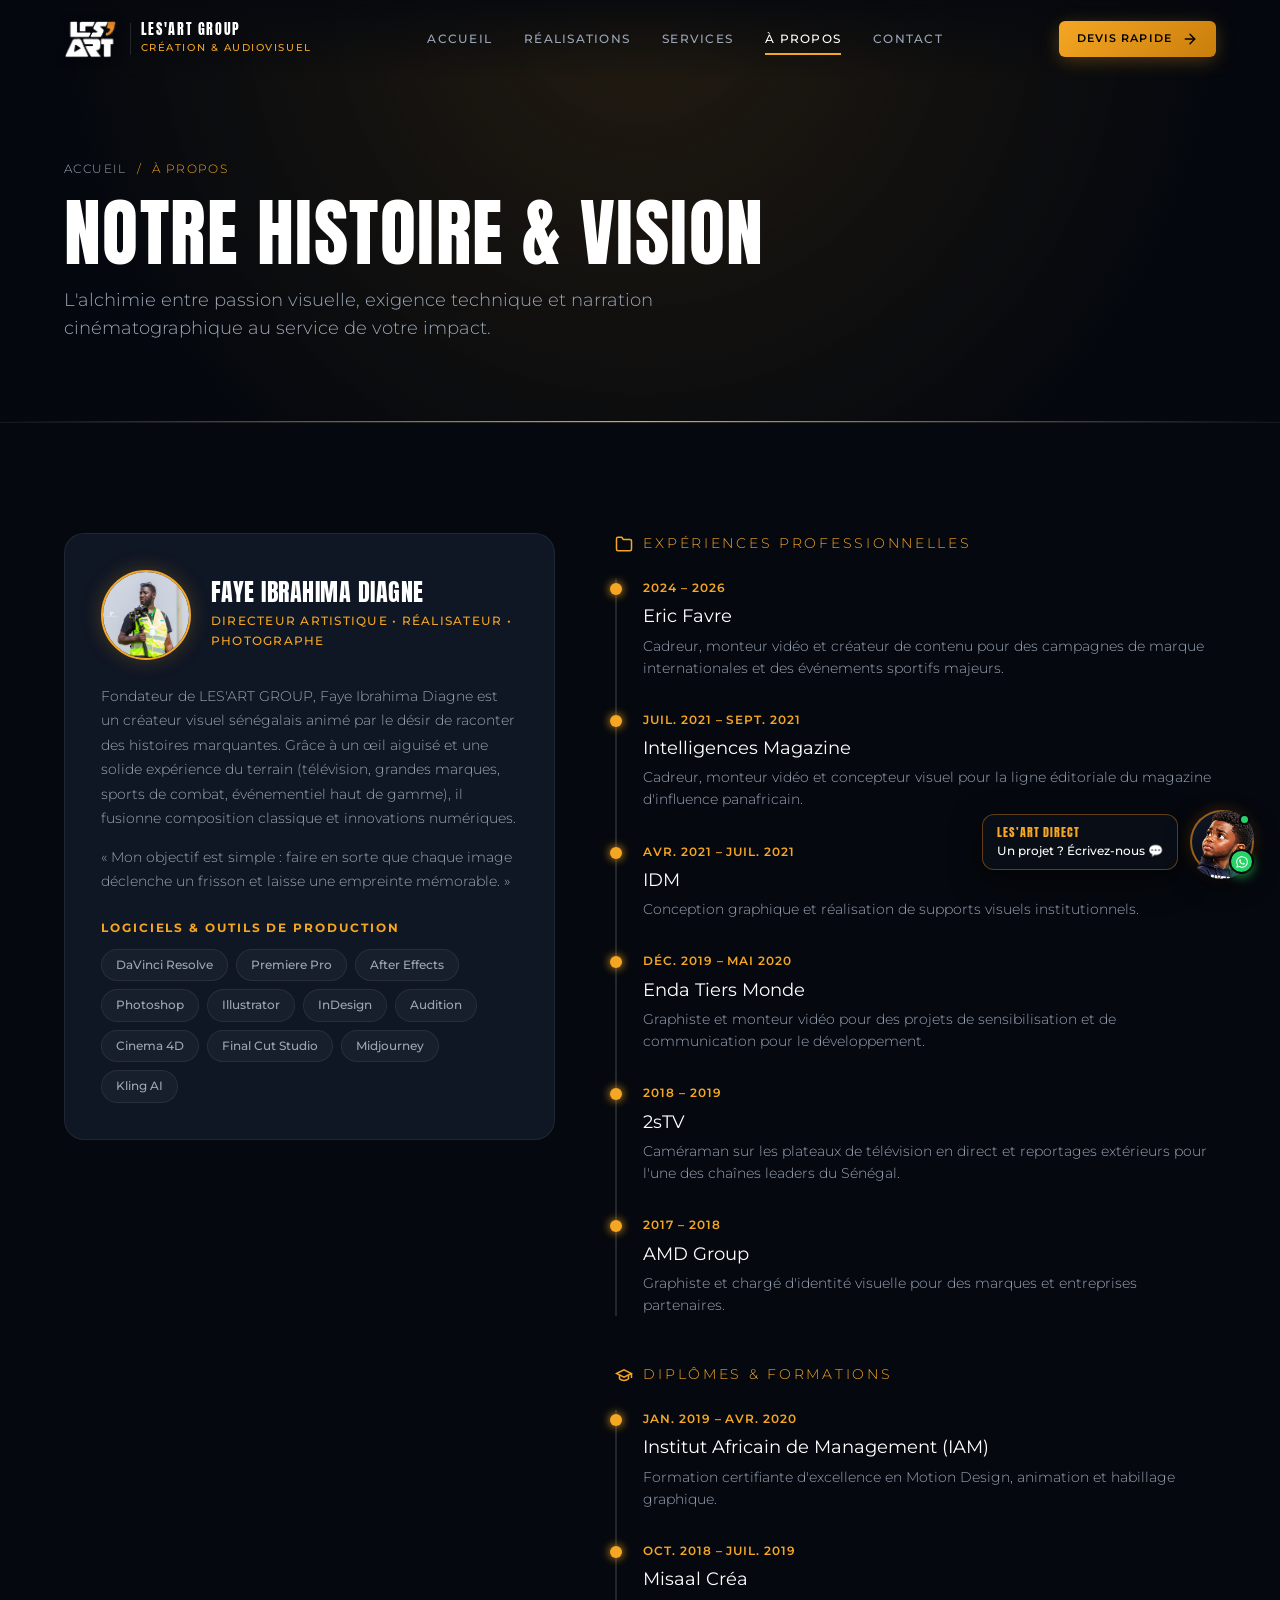
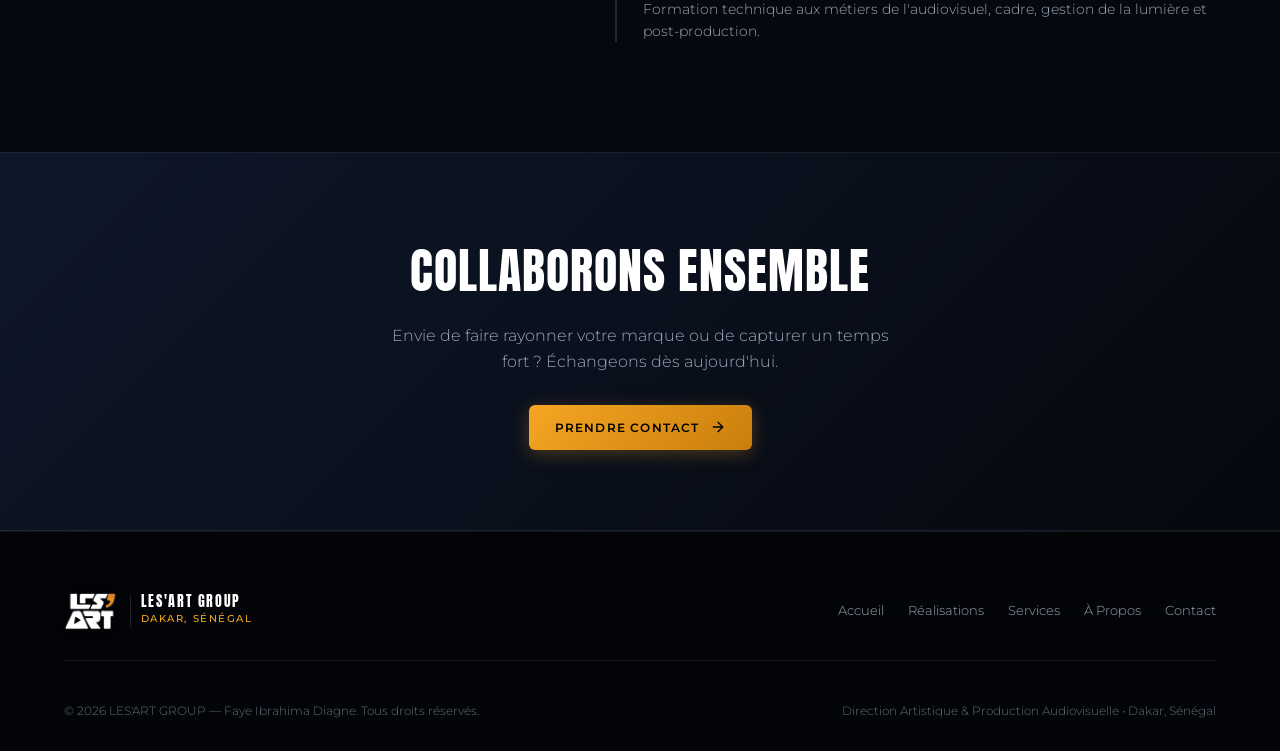
==== commit d002f693: "feat: suppression definitive de la section et de la page boutique" ====
--- a/a-propos.html
+++ b/a-propos.html
@@ -3,12 +3,34 @@
 <head>
   <meta charset="UTF-8">
   <meta name="viewport" content="width=device-width, initial-scale=1.0">
-  <title>À Propos — Faye Ibrahima Diagne | LES'ART GROUP Dakar</title>
-  <meta name="description" content="Découvrez le parcours de Faye Ibrahima Diagne, fondateur de LES'ART GROUP : Directeur artistique, réalisateur, photographe et créateur visuel à Dakar, Sénégal.">
-  <meta property="og:title" content="À Propos — LES'ART GROUP">
-  <meta property="og:description" content="Parcours, vision artistique et expertises de Faye Ibrahima Diagne.">
-  <meta property="og:image" content="images/hero-01.jpg">
-  <meta property="og:type" content="website">
+  <title>À Propos de Faye Ibrahima Diagne — Fondateur & Réalisateur | LES'ART GROUP</title>
+  <meta name="description" content="Découvrez le parcours de Faye Ibrahima Diagne, fondateur de LES'ART GROUP à Dakar : Directeur artistique, réalisateur vidéo, photographe et artiste IA. Expériences 2sTV, Eric Favre et Intelligences Magazine.">
+  <meta name="keywords" content="Faye Ibrahima Diagne, Réalisateur Dakar, Directeur artistique Sénégal, Photographe Dakar, 2sTV Sénégal, Eric Favre, Intelligences Magazine, Artiste IA Sénégal">
+  <meta name="author" content="Faye Ibrahima Diagne">
+  <meta name="robots" content="index, follow, max-image-preview:large">
+
+  <!-- Canonical -->
+  <link rel="canonical" href="https://lesartsgroup.com/a-propos.html">
+
+  <!-- Geo Meta Tags -->
+  <meta name="geo.region" content="SN-DK">
+  <meta name="geo.placename" content="Dakar">
+
+  <!-- Open Graph -->
+  <meta property="og:site_name" content="LES'ART GROUP">
+  <meta property="og:title" content="À Propos de Faye Ibrahima Diagne — Directeur Artistique & Réalisateur">
+  <meta property="og:description" content="Parcours, vision cinématique et expertises techniques de Faye Ibrahima Diagne à Dakar, Sénégal.">
+  <meta property="og:url" content="https://lesartsgroup.com/a-propos.html">
+  <meta property="og:image" content="https://lesartsgroup.com/images/hero-01.jpg">
+  <meta property="og:image:alt" content="Faye Ibrahima Diagne — LES'ART GROUP">
+  <meta property="og:type" content="profile">
+  <meta property="og:locale" content="fr_SN">
+
+  <!-- Twitter Card -->
+  <meta name="twitter:card" content="summary_large_image">
+  <meta name="twitter:title" content="Faye Ibrahima Diagne — LES'ART GROUP Dakar">
+  <meta name="twitter:description" content="Directeur artistique, réalisateur et photographe d'art à Dakar. Découvrez son parcours et sa vision.">
+  <meta name="twitter:image" content="https://lesartsgroup.com/images/hero-01.jpg">
 
   <!-- Fonts Google -->
   <link rel="preconnect" href="https://fonts.googleapis.com">
@@ -17,8 +39,34 @@
 
   <!-- Favicon -->
   <link rel="icon" type="image/png" href="images/logo.png">
+  <link rel="apple-touch-icon" href="images/logo.png">
 
   <link rel="stylesheet" href="css/style.css">
+
+  <!-- Schema.org JSON-LD (Person) -->
+  <script type="application/ld+json">
+  {
+    "@context": "https://schema.org",
+    "@type": "Person",
+    "name": "Faye Ibrahima Diagne",
+    "jobTitle": "Directeur Artistique & Réalisateur Audiovisuel",
+    "worksFor": {
+      "@type": "Organization",
+      "name": "LES'ART GROUP",
+      "url": "https://lesartsgroup.com/"
+    },
+    "url": "https://lesartsgroup.com/a-propos.html",
+    "image": "https://lesartsgroup.com/images/hero-01.jpg",
+    "address": {
+      "@type": "PostalAddress",
+      "addressLocality": "Dakar",
+      "addressCountry": "SN"
+    },
+    "sameAs": [
+      "https://www.instagram.com/lesart_group"
+    ]
+  }
+  </script>
 </head>
 <body>
 
@@ -40,7 +88,6 @@
         <a href="realisations.html" class="nav-link">Réalisations</a>
         <a href="services.html" class="nav-link">Services</a>
         <a href="a-propos.html" class="nav-link active">À Propos</a>
-        <a href="boutique.html" class="nav-link">Boutique</a>
         <a href="contact.html" class="nav-link">Contact</a>
       </nav>
 
@@ -253,7 +300,6 @@
           <a href="realisations.html" style="color:var(--text-secondary);">Réalisations</a>
           <a href="services.html" style="color:var(--text-secondary);">Services</a>
           <a href="a-propos.html" style="color:var(--text-secondary);">À Propos</a>
-          <a href="boutique.html" style="color:var(--text-secondary);">Boutique</a>
           <a href="contact.html" style="color:var(--text-secondary);">Contact</a>
         </div>
       </div>
